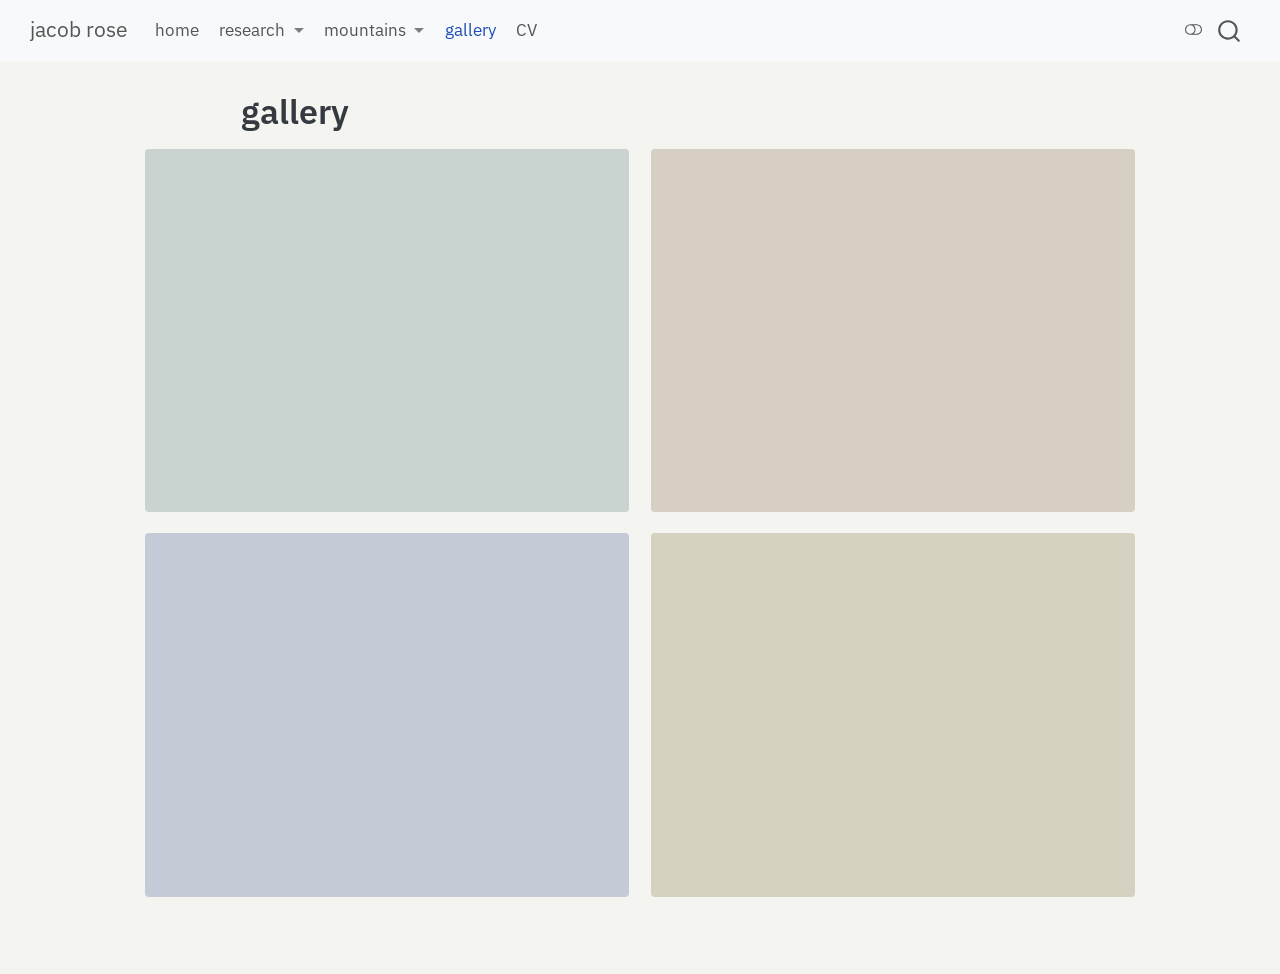
==== docs/gallery/index.html @ 425261ae "update site" ====
<!DOCTYPE html>
<html xmlns="http://www.w3.org/1999/xhtml" lang="en" xml:lang="en"><head>

<meta charset="utf-8">
<meta name="generator" content="quarto-1.5.57">

<meta name="viewport" content="width=device-width, initial-scale=1.0, user-scalable=yes">


<title>gallery – jacob rose</title>
<style>
code{white-space: pre-wrap;}
span.smallcaps{font-variant: small-caps;}
div.columns{display: flex; gap: min(4vw, 1.5em);}
div.column{flex: auto; overflow-x: auto;}
div.hanging-indent{margin-left: 1.5em; text-indent: -1.5em;}
ul.task-list{list-style: none;}
ul.task-list li input[type="checkbox"] {
  width: 0.8em;
  margin: 0 0.8em 0.2em -1em; /* quarto-specific, see https://github.com/quarto-dev/quarto-cli/issues/4556 */ 
  vertical-align: middle;
}
</style>


<script src="../site_libs/quarto-nav/quarto-nav.js"></script>
<script src="../site_libs/quarto-nav/headroom.min.js"></script>
<script src="../site_libs/clipboard/clipboard.min.js"></script>
<script src="../site_libs/quarto-search/autocomplete.umd.js"></script>
<script src="../site_libs/quarto-search/fuse.min.js"></script>
<script src="../site_libs/quarto-search/quarto-search.js"></script>
<meta name="quarto:offset" content="../">
<script src="../site_libs/quarto-html/quarto.js"></script>
<script src="../site_libs/quarto-html/popper.min.js"></script>
<script src="../site_libs/quarto-html/tippy.umd.min.js"></script>
<script src="../site_libs/quarto-html/anchor.min.js"></script>
<link href="../site_libs/quarto-html/tippy.css" rel="stylesheet">
<link href="../site_libs/quarto-html/quarto-syntax-highlighting.css" rel="stylesheet" class="quarto-color-scheme" id="quarto-text-highlighting-styles">
<link href="../site_libs/quarto-html/quarto-syntax-highlighting-dark.css" rel="prefetch" class="quarto-color-scheme quarto-color-alternate" id="quarto-text-highlighting-styles">
<script src="../site_libs/bootstrap/bootstrap.min.js"></script>
<link href="../site_libs/bootstrap/bootstrap-icons.css" rel="stylesheet">
<link href="../site_libs/bootstrap/bootstrap.min.css" rel="stylesheet" class="quarto-color-scheme" id="quarto-bootstrap" data-mode="light">
<link href="../site_libs/bootstrap/bootstrap-dark.min.css" rel="prefetch" class="quarto-color-scheme quarto-color-alternate" id="quarto-bootstrap" data-mode="dark">
<script src="../site_libs/quarto-contrib/glightbox/glightbox.min.js"></script>
<link href="../site_libs/quarto-contrib/glightbox/glightbox.min.css" rel="stylesheet">
<link href="../site_libs/quarto-contrib/glightbox/lightbox.css" rel="stylesheet">
<script id="quarto-search-options" type="application/json">{
  "location": "navbar",
  "copy-button": false,
  "collapse-after": 3,
  "panel-placement": "end",
  "type": "overlay",
  "limit": 50,
  "keyboard-shortcut": [
    "f",
    "/",
    "s"
  ],
  "show-item-context": false,
  "language": {
    "search-no-results-text": "No results",
    "search-matching-documents-text": "matching documents",
    "search-copy-link-title": "Copy link to search",
    "search-hide-matches-text": "Hide additional matches",
    "search-more-match-text": "more match in this document",
    "search-more-matches-text": "more matches in this document",
    "search-clear-button-title": "Clear",
    "search-text-placeholder": "",
    "search-detached-cancel-button-title": "Cancel",
    "search-submit-button-title": "Submit",
    "search-label": "Search"
  }
}</script>


<link rel="stylesheet" href="../styles.css">
</head>

<body class="nav-fixed fullcontent">

<div id="quarto-search-results"></div>
  <header id="quarto-header" class="headroom fixed-top">
    <nav class="navbar navbar-expand-lg " data-bs-theme="dark">
      <div class="navbar-container container-fluid">
      <div class="navbar-brand-container mx-auto">
    <a class="navbar-brand" href="../index.html">
    <span class="navbar-title">jacob rose</span>
    </a>
  </div>
            <div id="quarto-search" class="" title="Search"></div>
          <button class="navbar-toggler" type="button" data-bs-toggle="collapse" data-bs-target="#navbarCollapse" aria-controls="navbarCollapse" role="menu" aria-expanded="false" aria-label="Toggle navigation" onclick="if (window.quartoToggleHeadroom) { window.quartoToggleHeadroom(); }">
  <span class="navbar-toggler-icon"></span>
</button>
          <div class="collapse navbar-collapse" id="navbarCollapse">
            <ul class="navbar-nav navbar-nav-scroll me-auto">
  <li class="nav-item">
    <a class="nav-link" href="../index.html"> 
<span class="menu-text">home</span></a>
  </li>  
  <li class="nav-item dropdown ">
    <a class="nav-link dropdown-toggle" href="#" id="nav-menu-research" role="link" data-bs-toggle="dropdown" aria-expanded="false">
 <span class="menu-text">research</span>
    </a>
    <ul class="dropdown-menu" aria-labelledby="nav-menu-research">    
        <li>
    <a class="dropdown-item" href="../research/index.html">
 <span class="dropdown-text">overview</span></a>
  </li>  
        <li>
    <a class="dropdown-item" href="../research/gallery.html">
 <span class="dropdown-text">gallery</span></a>
  </li>  
    </ul>
  </li>
  <li class="nav-item dropdown ">
    <a class="nav-link dropdown-toggle" href="#" id="nav-menu-mountains" role="link" data-bs-toggle="dropdown" aria-expanded="false">
 <span class="menu-text">mountains</span>
    </a>
    <ul class="dropdown-menu" aria-labelledby="nav-menu-mountains">    
        <li>
    <a class="dropdown-item" href="../mountains/index.html">
 <span class="dropdown-text">overview</span></a>
  </li>  
        <li>
    <a class="dropdown-item" href="../mountains/gallery.html">
 <span class="dropdown-text">gallery</span></a>
  </li>  
    </ul>
  </li>
  <li class="nav-item">
    <a class="nav-link active" href="../gallery/index.html" aria-current="page"> 
<span class="menu-text">gallery</span></a>
  </li>  
  <li class="nav-item">
    <a class="nav-link" href="../cv.html"> 
<span class="menu-text">CV</span></a>
  </li>  
</ul>
          </div> <!-- /navcollapse -->
            <div class="quarto-navbar-tools">
  <a href="" class="quarto-color-scheme-toggle quarto-navigation-tool  px-1" onclick="window.quartoToggleColorScheme(); return false;" title="Toggle dark mode"><i class="bi"></i></a>
</div>
      </div> <!-- /container-fluid -->
    </nav>
</header>
<!-- content -->
<div id="quarto-content" class="quarto-container page-columns page-rows-contents page-layout-article page-navbar">
<!-- sidebar -->
<!-- margin-sidebar -->
    
<!-- main -->
<main class="content page-columns page-full" id="quarto-document-content">

<header id="title-block-header" class="quarto-title-block default">
<div class="quarto-title">
<h1 class="title">gallery</h1>
</div>



<div class="quarto-title-meta">

    
  
    
  </div>
  


</header>


<div class="cell column-page">
<div class="photo-grid">
<div class="quarto-figure quarto-figure-center">
<figure class="figure">
<p><a href="photos/example-1.png" class="lightbox" data-gallery="gallery" title="example caption 1. edit in gallery/captions.csv"><img src="photos/example-1.png" class="img-fluid figure-img" alt="example caption 1. edit in gallery/captions.csv"></a></p>
<figcaption>example caption 1. edit in gallery/captions.csv</figcaption>
</figure>
</div>
<div class="quarto-figure quarto-figure-center">
<figure class="figure">
<p><a href="photos/example-2.png" class="lightbox" data-gallery="gallery" title="example caption 2. edit in gallery/captions.csv"><img src="photos/example-2.png" class="img-fluid figure-img" alt="example caption 2. edit in gallery/captions.csv"></a></p>
<figcaption>example caption 2. edit in gallery/captions.csv</figcaption>
</figure>
</div>
<div class="quarto-figure quarto-figure-center">
<figure class="figure">
<p><a href="photos/example-3.png" class="lightbox" data-gallery="gallery" title="example caption 3. edit in gallery/captions.csv"><img src="photos/example-3.png" class="img-fluid figure-img" alt="example caption 3. edit in gallery/captions.csv"></a></p>
<figcaption>example caption 3. edit in gallery/captions.csv</figcaption>
</figure>
</div>
<div class="quarto-figure quarto-figure-center">
<figure class="figure">
<p><a href="photos/example-4.png" class="lightbox" data-gallery="gallery" title="example caption 4. edit in gallery/captions.csv"><img src="photos/example-4.png" class="img-fluid figure-img" alt="example caption 4. edit in gallery/captions.csv"></a></p>
<figcaption>example caption 4. edit in gallery/captions.csv</figcaption>
</figure>
</div>
</div>
</div>



</main> <!-- /main -->
<script id="quarto-html-after-body" type="application/javascript">
window.document.addEventListener("DOMContentLoaded", function (event) {
  const toggleBodyColorMode = (bsSheetEl) => {
    const mode = bsSheetEl.getAttribute("data-mode");
    const bodyEl = window.document.querySelector("body");
    if (mode === "dark") {
      bodyEl.classList.add("quarto-dark");
      bodyEl.classList.remove("quarto-light");
    } else {
      bodyEl.classList.add("quarto-light");
      bodyEl.classList.remove("quarto-dark");
    }
  }
  const toggleBodyColorPrimary = () => {
    const bsSheetEl = window.document.querySelector("link#quarto-bootstrap");
    if (bsSheetEl) {
      toggleBodyColorMode(bsSheetEl);
    }
  }
  toggleBodyColorPrimary();  
  const disableStylesheet = (stylesheets) => {
    for (let i=0; i < stylesheets.length; i++) {
      const stylesheet = stylesheets[i];
      stylesheet.rel = 'prefetch';
    }
  }
  const enableStylesheet = (stylesheets) => {
    for (let i=0; i < stylesheets.length; i++) {
      const stylesheet = stylesheets[i];
      stylesheet.rel = 'stylesheet';
    }
  }
  const manageTransitions = (selector, allowTransitions) => {
    const els = window.document.querySelectorAll(selector);
    for (let i=0; i < els.length; i++) {
      const el = els[i];
      if (allowTransitions) {
        el.classList.remove('notransition');
      } else {
        el.classList.add('notransition');
      }
    }
  }
  const toggleGiscusIfUsed = (isAlternate, darkModeDefault) => {
    const baseTheme = document.querySelector('#giscus-base-theme')?.value ?? 'light';
    const alternateTheme = document.querySelector('#giscus-alt-theme')?.value ?? 'dark';
    let newTheme = '';
    if(darkModeDefault) {
      newTheme = isAlternate ? baseTheme : alternateTheme;
    } else {
      newTheme = isAlternate ? alternateTheme : baseTheme;
    }
    const changeGiscusTheme = () => {
      // From: https://github.com/giscus/giscus/issues/336
      const sendMessage = (message) => {
        const iframe = document.querySelector('iframe.giscus-frame');
        if (!iframe) return;
        iframe.contentWindow.postMessage({ giscus: message }, 'https://giscus.app');
      }
      sendMessage({
        setConfig: {
          theme: newTheme
        }
      });
    }
    const isGiscussLoaded = window.document.querySelector('iframe.giscus-frame') !== null;
    if (isGiscussLoaded) {
      changeGiscusTheme();
    }
  }
  const toggleColorMode = (alternate) => {
    // Switch the stylesheets
    const alternateStylesheets = window.document.querySelectorAll('link.quarto-color-scheme.quarto-color-alternate');
    manageTransitions('#quarto-margin-sidebar .nav-link', false);
    if (alternate) {
      enableStylesheet(alternateStylesheets);
      for (const sheetNode of alternateStylesheets) {
        if (sheetNode.id === "quarto-bootstrap") {
          toggleBodyColorMode(sheetNode);
        }
      }
    } else {
      disableStylesheet(alternateStylesheets);
      toggleBodyColorPrimary();
    }
    manageTransitions('#quarto-margin-sidebar .nav-link', true);
    // Switch the toggles
    const toggles = window.document.querySelectorAll('.quarto-color-scheme-toggle');
    for (let i=0; i < toggles.length; i++) {
      const toggle = toggles[i];
      if (toggle) {
        if (alternate) {
          toggle.classList.add("alternate");     
        } else {
          toggle.classList.remove("alternate");
        }
      }
    }
    // Hack to workaround the fact that safari doesn't
    // properly recolor the scrollbar when toggling (#1455)
    if (navigator.userAgent.indexOf('Safari') > 0 && navigator.userAgent.indexOf('Chrome') == -1) {
      manageTransitions("body", false);
      window.scrollTo(0, 1);
      setTimeout(() => {
        window.scrollTo(0, 0);
        manageTransitions("body", true);
      }, 40);  
    }
  }
  const isFileUrl = () => { 
    return window.location.protocol === 'file:';
  }
  const hasAlternateSentinel = () => {  
    let styleSentinel = getColorSchemeSentinel();
    if (styleSentinel !== null) {
      return styleSentinel === "alternate";
    } else {
      return false;
    }
  }
  const setStyleSentinel = (alternate) => {
    const value = alternate ? "alternate" : "default";
    if (!isFileUrl()) {
      window.localStorage.setItem("quarto-color-scheme", value);
    } else {
      localAlternateSentinel = value;
    }
  }
  const getColorSchemeSentinel = () => {
    if (!isFileUrl()) {
      const storageValue = window.localStorage.getItem("quarto-color-scheme");
      return storageValue != null ? storageValue : localAlternateSentinel;
    } else {
      return localAlternateSentinel;
    }
  }
  const darkModeDefault = false;
  let localAlternateSentinel = darkModeDefault ? 'alternate' : 'default';
  // Dark / light mode switch
  window.quartoToggleColorScheme = () => {
    // Read the current dark / light value 
    let toAlternate = !hasAlternateSentinel();
    toggleColorMode(toAlternate);
    setStyleSentinel(toAlternate);
    toggleGiscusIfUsed(toAlternate, darkModeDefault);
  };
  // Ensure there is a toggle, if there isn't float one in the top right
  if (window.document.querySelector('.quarto-color-scheme-toggle') === null) {
    const a = window.document.createElement('a');
    a.classList.add('top-right');
    a.classList.add('quarto-color-scheme-toggle');
    a.href = "";
    a.onclick = function() { try { window.quartoToggleColorScheme(); } catch {} return false; };
    const i = window.document.createElement("i");
    i.classList.add('bi');
    a.appendChild(i);
    window.document.body.appendChild(a);
  }
  // Switch to dark mode if need be
  if (hasAlternateSentinel()) {
    toggleColorMode(true);
  } else {
    toggleColorMode(false);
  }
  const icon = "";
  const anchorJS = new window.AnchorJS();
  anchorJS.options = {
    placement: 'right',
    icon: icon
  };
  anchorJS.add('.anchored');
  const isCodeAnnotation = (el) => {
    for (const clz of el.classList) {
      if (clz.startsWith('code-annotation-')) {                     
        return true;
      }
    }
    return false;
  }
  const onCopySuccess = function(e) {
    // button target
    const button = e.trigger;
    // don't keep focus
    button.blur();
    // flash "checked"
    button.classList.add('code-copy-button-checked');
    var currentTitle = button.getAttribute("title");
    button.setAttribute("title", "Copied!");
    let tooltip;
    if (window.bootstrap) {
      button.setAttribute("data-bs-toggle", "tooltip");
      button.setAttribute("data-bs-placement", "left");
      button.setAttribute("data-bs-title", "Copied!");
      tooltip = new bootstrap.Tooltip(button, 
        { trigger: "manual", 
          customClass: "code-copy-button-tooltip",
          offset: [0, -8]});
      tooltip.show();    
    }
    setTimeout(function() {
      if (tooltip) {
        tooltip.hide();
        button.removeAttribute("data-bs-title");
        button.removeAttribute("data-bs-toggle");
        button.removeAttribute("data-bs-placement");
      }
      button.setAttribute("title", currentTitle);
      button.classList.remove('code-copy-button-checked');
    }, 1000);
    // clear code selection
    e.clearSelection();
  }
  const getTextToCopy = function(trigger) {
      const codeEl = trigger.previousElementSibling.cloneNode(true);
      for (const childEl of codeEl.children) {
        if (isCodeAnnotation(childEl)) {
          childEl.remove();
        }
      }
      return codeEl.innerText;
  }
  const clipboard = new window.ClipboardJS('.code-copy-button:not([data-in-quarto-modal])', {
    text: getTextToCopy
  });
  clipboard.on('success', onCopySuccess);
  if (window.document.getElementById('quarto-embedded-source-code-modal')) {
    // For code content inside modals, clipBoardJS needs to be initialized with a container option
    // TODO: Check when it could be a function (https://github.com/zenorocha/clipboard.js/issues/860)
    const clipboardModal = new window.ClipboardJS('.code-copy-button[data-in-quarto-modal]', {
      text: getTextToCopy,
      container: window.document.getElementById('quarto-embedded-source-code-modal')
    });
    clipboardModal.on('success', onCopySuccess);
  }
    var localhostRegex = new RegExp(/^(?:http|https):\/\/localhost\:?[0-9]*\//);
    var mailtoRegex = new RegExp(/^mailto:/);
      var filterRegex = new RegExp("https:\/\/jmor6018\.github\.io\/jacob-site\/");
    var isInternal = (href) => {
        return filterRegex.test(href) || localhostRegex.test(href) || mailtoRegex.test(href);
    }
    // Inspect non-navigation links and adorn them if external
 	var links = window.document.querySelectorAll('a[href]:not(.nav-link):not(.navbar-brand):not(.toc-action):not(.sidebar-link):not(.sidebar-item-toggle):not(.pagination-link):not(.no-external):not([aria-hidden]):not(.dropdown-item):not(.quarto-navigation-tool):not(.about-link)');
    for (var i=0; i<links.length; i++) {
      const link = links[i];
      if (!isInternal(link.href)) {
        // undo the damage that might have been done by quarto-nav.js in the case of
        // links that we want to consider external
        if (link.dataset.originalHref !== undefined) {
          link.href = link.dataset.originalHref;
        }
      }
    }
  function tippyHover(el, contentFn, onTriggerFn, onUntriggerFn) {
    const config = {
      allowHTML: true,
      maxWidth: 500,
      delay: 100,
      arrow: false,
      appendTo: function(el) {
          return el.parentElement;
      },
      interactive: true,
      interactiveBorder: 10,
      theme: 'quarto',
      placement: 'bottom-start',
    };
    if (contentFn) {
      config.content = contentFn;
    }
    if (onTriggerFn) {
      config.onTrigger = onTriggerFn;
    }
    if (onUntriggerFn) {
      config.onUntrigger = onUntriggerFn;
    }
    window.tippy(el, config); 
  }
  const noterefs = window.document.querySelectorAll('a[role="doc-noteref"]');
  for (var i=0; i<noterefs.length; i++) {
    const ref = noterefs[i];
    tippyHover(ref, function() {
      // use id or data attribute instead here
      let href = ref.getAttribute('data-footnote-href') || ref.getAttribute('href');
      try { href = new URL(href).hash; } catch {}
      const id = href.replace(/^#\/?/, "");
      const note = window.document.getElementById(id);
      if (note) {
        return note.innerHTML;
      } else {
        return "";
      }
    });
  }
  const xrefs = window.document.querySelectorAll('a.quarto-xref');
  const processXRef = (id, note) => {
    // Strip column container classes
    const stripColumnClz = (el) => {
      el.classList.remove("page-full", "page-columns");
      if (el.children) {
        for (const child of el.children) {
          stripColumnClz(child);
        }
      }
    }
    stripColumnClz(note)
    if (id === null || id.startsWith('sec-')) {
      // Special case sections, only their first couple elements
      const container = document.createElement("div");
      if (note.children && note.children.length > 2) {
        container.appendChild(note.children[0].cloneNode(true));
        for (let i = 1; i < note.children.length; i++) {
          const child = note.children[i];
          if (child.tagName === "P" && child.innerText === "") {
            continue;
          } else {
            container.appendChild(child.cloneNode(true));
            break;
          }
        }
        if (window.Quarto?.typesetMath) {
          window.Quarto.typesetMath(container);
        }
        return container.innerHTML
      } else {
        if (window.Quarto?.typesetMath) {
          window.Quarto.typesetMath(note);
        }
        return note.innerHTML;
      }
    } else {
      // Remove any anchor links if they are present
      const anchorLink = note.querySelector('a.anchorjs-link');
      if (anchorLink) {
        anchorLink.remove();
      }
      if (window.Quarto?.typesetMath) {
        window.Quarto.typesetMath(note);
      }
      // TODO in 1.5, we should make sure this works without a callout special case
      if (note.classList.contains("callout")) {
        return note.outerHTML;
      } else {
        return note.innerHTML;
      }
    }
  }
  for (var i=0; i<xrefs.length; i++) {
    const xref = xrefs[i];
    tippyHover(xref, undefined, function(instance) {
      instance.disable();
      let url = xref.getAttribute('href');
      let hash = undefined; 
      if (url.startsWith('#')) {
        hash = url;
      } else {
        try { hash = new URL(url).hash; } catch {}
      }
      if (hash) {
        const id = hash.replace(/^#\/?/, "");
        const note = window.document.getElementById(id);
        if (note !== null) {
          try {
            const html = processXRef(id, note.cloneNode(true));
            instance.setContent(html);
          } finally {
            instance.enable();
            instance.show();
          }
        } else {
          // See if we can fetch this
          fetch(url.split('#')[0])
          .then(res => res.text())
          .then(html => {
            const parser = new DOMParser();
            const htmlDoc = parser.parseFromString(html, "text/html");
            const note = htmlDoc.getElementById(id);
            if (note !== null) {
              const html = processXRef(id, note);
              instance.setContent(html);
            } 
          }).finally(() => {
            instance.enable();
            instance.show();
          });
        }
      } else {
        // See if we can fetch a full url (with no hash to target)
        // This is a special case and we should probably do some content thinning / targeting
        fetch(url)
        .then(res => res.text())
        .then(html => {
          const parser = new DOMParser();
          const htmlDoc = parser.parseFromString(html, "text/html");
          const note = htmlDoc.querySelector('main.content');
          if (note !== null) {
            // This should only happen for chapter cross references
            // (since there is no id in the URL)
            // remove the first header
            if (note.children.length > 0 && note.children[0].tagName === "HEADER") {
              note.children[0].remove();
            }
            const html = processXRef(null, note);
            instance.setContent(html);
          } 
        }).finally(() => {
          instance.enable();
          instance.show();
        });
      }
    }, function(instance) {
    });
  }
      let selectedAnnoteEl;
      const selectorForAnnotation = ( cell, annotation) => {
        let cellAttr = 'data-code-cell="' + cell + '"';
        let lineAttr = 'data-code-annotation="' +  annotation + '"';
        const selector = 'span[' + cellAttr + '][' + lineAttr + ']';
        return selector;
      }
      const selectCodeLines = (annoteEl) => {
        const doc = window.document;
        const targetCell = annoteEl.getAttribute("data-target-cell");
        const targetAnnotation = annoteEl.getAttribute("data-target-annotation");
        const annoteSpan = window.document.querySelector(selectorForAnnotation(targetCell, targetAnnotation));
        const lines = annoteSpan.getAttribute("data-code-lines").split(",");
        const lineIds = lines.map((line) => {
          return targetCell + "-" + line;
        })
        let top = null;
        let height = null;
        let parent = null;
        if (lineIds.length > 0) {
            //compute the position of the single el (top and bottom and make a div)
            const el = window.document.getElementById(lineIds[0]);
            top = el.offsetTop;
            height = el.offsetHeight;
            parent = el.parentElement.parentElement;
          if (lineIds.length > 1) {
            const lastEl = window.document.getElementById(lineIds[lineIds.length - 1]);
            const bottom = lastEl.offsetTop + lastEl.offsetHeight;
            height = bottom - top;
          }
          if (top !== null && height !== null && parent !== null) {
            // cook up a div (if necessary) and position it 
            let div = window.document.getElementById("code-annotation-line-highlight");
            if (div === null) {
              div = window.document.createElement("div");
              div.setAttribute("id", "code-annotation-line-highlight");
              div.style.position = 'absolute';
              parent.appendChild(div);
            }
            div.style.top = top - 2 + "px";
            div.style.height = height + 4 + "px";
            div.style.left = 0;
            let gutterDiv = window.document.getElementById("code-annotation-line-highlight-gutter");
            if (gutterDiv === null) {
              gutterDiv = window.document.createElement("div");
              gutterDiv.setAttribute("id", "code-annotation-line-highlight-gutter");
              gutterDiv.style.position = 'absolute';
              const codeCell = window.document.getElementById(targetCell);
              const gutter = codeCell.querySelector('.code-annotation-gutter');
              gutter.appendChild(gutterDiv);
            }
            gutterDiv.style.top = top - 2 + "px";
            gutterDiv.style.height = height + 4 + "px";
          }
          selectedAnnoteEl = annoteEl;
        }
      };
      const unselectCodeLines = () => {
        const elementsIds = ["code-annotation-line-highlight", "code-annotation-line-highlight-gutter"];
        elementsIds.forEach((elId) => {
          const div = window.document.getElementById(elId);
          if (div) {
            div.remove();
          }
        });
        selectedAnnoteEl = undefined;
      };
        // Handle positioning of the toggle
    window.addEventListener(
      "resize",
      throttle(() => {
        elRect = undefined;
        if (selectedAnnoteEl) {
          selectCodeLines(selectedAnnoteEl);
        }
      }, 10)
    );
    function throttle(fn, ms) {
    let throttle = false;
    let timer;
      return (...args) => {
        if(!throttle) { // first call gets through
            fn.apply(this, args);
            throttle = true;
        } else { // all the others get throttled
            if(timer) clearTimeout(timer); // cancel #2
            timer = setTimeout(() => {
              fn.apply(this, args);
              timer = throttle = false;
            }, ms);
        }
      };
    }
      // Attach click handler to the DT
      const annoteDls = window.document.querySelectorAll('dt[data-target-cell]');
      for (const annoteDlNode of annoteDls) {
        annoteDlNode.addEventListener('click', (event) => {
          const clickedEl = event.target;
          if (clickedEl !== selectedAnnoteEl) {
            unselectCodeLines();
            const activeEl = window.document.querySelector('dt[data-target-cell].code-annotation-active');
            if (activeEl) {
              activeEl.classList.remove('code-annotation-active');
            }
            selectCodeLines(clickedEl);
            clickedEl.classList.add('code-annotation-active');
          } else {
            // Unselect the line
            unselectCodeLines();
            clickedEl.classList.remove('code-annotation-active');
          }
        });
      }
  const findCites = (el) => {
    const parentEl = el.parentElement;
    if (parentEl) {
      const cites = parentEl.dataset.cites;
      if (cites) {
        return {
          el,
          cites: cites.split(' ')
        };
      } else {
        return findCites(el.parentElement)
      }
    } else {
      return undefined;
    }
  };
  var bibliorefs = window.document.querySelectorAll('a[role="doc-biblioref"]');
  for (var i=0; i<bibliorefs.length; i++) {
    const ref = bibliorefs[i];
    const citeInfo = findCites(ref);
    if (citeInfo) {
      tippyHover(citeInfo.el, function() {
        var popup = window.document.createElement('div');
        citeInfo.cites.forEach(function(cite) {
          var citeDiv = window.document.createElement('div');
          citeDiv.classList.add('hanging-indent');
          citeDiv.classList.add('csl-entry');
          var biblioDiv = window.document.getElementById('ref-' + cite);
          if (biblioDiv) {
            citeDiv.innerHTML = biblioDiv.innerHTML;
          }
          popup.appendChild(citeDiv);
        });
        return popup.innerHTML;
      });
    }
  }
});
</script>
</div> <!-- /content -->
<script>var lightboxQuarto = GLightbox({"selector":".lightbox","openEffect":"zoom","loop":true,"closeEffect":"zoom","descPosition":"bottom"});
(function() {
  let previousOnload = window.onload;
  window.onload = () => {
    if (previousOnload) {
      previousOnload();
    }
    lightboxQuarto.on('slide_before_load', (data) => {
      const { slideIndex, slideNode, slideConfig, player, trigger } = data;
      const href = trigger.getAttribute('href');
      if (href !== null) {
        const imgEl = window.document.querySelector(`a[href="${href}"] img`);
        if (imgEl !== null) {
          const srcAttr = imgEl.getAttribute("src");
          if (srcAttr && srcAttr.startsWith("data:")) {
            slideConfig.href = srcAttr;
          }
        }
      } 
    });
  
    lightboxQuarto.on('slide_after_load', (data) => {
      const { slideIndex, slideNode, slideConfig, player, trigger } = data;
      if (window.Quarto?.typesetMath) {
        window.Quarto.typesetMath(slideNode);
      }
    });
  
  };
  
})();
          </script>




</body></html>
---- docs/site_libs/quarto-html/tippy.css ----
.tippy-box[data-animation=fade][data-state=hidden]{opacity:0}[data-tippy-root]{max-width:calc(100vw - 10px)}.tippy-box{position:relative;background-color:#333;color:#fff;border-radius:4px;font-size:14px;line-height:1.4;white-space:normal;outline:0;transition-property:transform,visibility,opacity}.tippy-box[data-placement^=top]>.tippy-arrow{bottom:0}.tippy-box[data-placement^=top]>.tippy-arrow:before{bottom:-7px;left:0;border-width:8px 8px 0;border-top-color:initial;transform-origin:center top}.tippy-box[data-placement^=bottom]>.tippy-arrow{top:0}.tippy-box[data-placement^=bottom]>.tippy-arrow:before{top:-7px;left:0;border-width:0 8px 8px;border-bottom-color:initial;transform-origin:center bottom}.tippy-box[data-placement^=left]>.tippy-arrow{right:0}.tippy-box[data-placement^=left]>.tippy-arrow:before{border-width:8px 0 8px 8px;border-left-color:initial;right:-7px;transform-origin:center left}.tippy-box[data-placement^=right]>.tippy-arrow{left:0}.tippy-box[data-placement^=right]>.tippy-arrow:before{left:-7px;border-width:8px 8px 8px 0;border-right-color:initial;transform-origin:center right}.tippy-box[data-inertia][data-state=visible]{transition-timing-function:cubic-bezier(.54,1.5,.38,1.11)}.tippy-arrow{width:16px;height:16px;color:#333}.tippy-arrow:before{content:"";position:absolute;border-color:transparent;border-style:solid}.tippy-content{position:relative;padding:5px 9px;z-index:1}
---- docs/site_libs/quarto-html/quarto-syntax-highlighting.css ----
/* quarto syntax highlight colors */
:root {
  --quarto-hl-ot-color: #003B4F;
  --quarto-hl-at-color: #657422;
  --quarto-hl-ss-color: #20794D;
  --quarto-hl-an-color: #5E5E5E;
  --quarto-hl-fu-color: #4758AB;
  --quarto-hl-st-color: #20794D;
  --quarto-hl-cf-color: #003B4F;
  --quarto-hl-op-color: #5E5E5E;
  --quarto-hl-er-color: #AD0000;
  --quarto-hl-bn-color: #AD0000;
  --quarto-hl-al-color: #AD0000;
  --quarto-hl-va-color: #111111;
  --quarto-hl-bu-color: inherit;
  --quarto-hl-ex-color: inherit;
  --quarto-hl-pp-color: #AD0000;
  --quarto-hl-in-color: #5E5E5E;
  --quarto-hl-vs-color: #20794D;
  --quarto-hl-wa-color: #5E5E5E;
  --quarto-hl-do-color: #5E5E5E;
  --quarto-hl-im-color: #00769E;
  --quarto-hl-ch-color: #20794D;
  --quarto-hl-dt-color: #AD0000;
  --quarto-hl-fl-color: #AD0000;
  --quarto-hl-co-color: #5E5E5E;
  --quarto-hl-cv-color: #5E5E5E;
  --quarto-hl-cn-color: #8f5902;
  --quarto-hl-sc-color: #5E5E5E;
  --quarto-hl-dv-color: #AD0000;
  --quarto-hl-kw-color: #003B4F;
}

/* other quarto variables */
:root {
  --quarto-font-monospace: SFMono-Regular, Menlo, Monaco, Consolas, "Liberation Mono", "Courier New", monospace;
}

pre > code.sourceCode > span {
  color: #003B4F;
}

code span {
  color: #003B4F;
}

code.sourceCode > span {
  color: #003B4F;
}

div.sourceCode,
div.sourceCode pre.sourceCode {
  color: #003B4F;
}

code span.ot {
  color: #003B4F;
  font-style: inherit;
}

code span.at {
  color: #657422;
  font-style: inherit;
}

code span.ss {
  color: #20794D;
  font-style: inherit;
}

code span.an {
  color: #5E5E5E;
  font-style: inherit;
}

code span.fu {
  color: #4758AB;
  font-style: inherit;
}

code span.st {
  color: #20794D;
  font-style: inherit;
}

code span.cf {
  color: #003B4F;
  font-weight: bold;
  font-style: inherit;
}

code span.op {
  color: #5E5E5E;
  font-style: inherit;
}

code span.er {
  color: #AD0000;
  font-style: inherit;
}

code span.bn {
  color: #AD0000;
  font-style: inherit;
}

code span.al {
  color: #AD0000;
  font-style: inherit;
}

code span.va {
  color: #111111;
  font-style: inherit;
}

code span.bu {
  font-style: inherit;
}

code span.ex {
  font-style: inherit;
}

code span.pp {
  color: #AD0000;
  font-style: inherit;
}

code span.in {
  color: #5E5E5E;
  font-style: inherit;
}

code span.vs {
  color: #20794D;
  font-style: inherit;
}

code span.wa {
  color: #5E5E5E;
  font-style: italic;
}

code span.do {
  color: #5E5E5E;
  font-style: italic;
}

code span.im {
  color: #00769E;
  font-style: inherit;
}

code span.ch {
  color: #20794D;
  font-style: inherit;
}

code span.dt {
  color: #AD0000;
  font-style: inherit;
}

code span.fl {
  color: #AD0000;
  font-style: inherit;
}

code span.co {
  color: #5E5E5E;
  font-style: inherit;
}

code span.cv {
  color: #5E5E5E;
  font-style: italic;
}

code span.cn {
  color: #8f5902;
  font-style: inherit;
}

code span.sc {
  color: #5E5E5E;
  font-style: inherit;
}

code span.dv {
  color: #AD0000;
  font-style: inherit;
}

code span.kw {
  color: #003B4F;
  font-weight: bold;
  font-style: inherit;
}

.prevent-inlining {
  content: "</";
}

/*# sourceMappingURL=debc5d5d77c3f9108843748ff7464032.css.map */
---- docs/site_libs/quarto-html/quarto-syntax-highlighting-dark.css ----
/* quarto syntax highlight colors */
:root {
  --quarto-hl-al-color: #f07178;
  --quarto-hl-an-color: #d4d0ab;
  --quarto-hl-at-color: #00e0e0;
  --quarto-hl-bn-color: #d4d0ab;
  --quarto-hl-bu-color: #abe338;
  --quarto-hl-ch-color: #abe338;
  --quarto-hl-co-color: #f8f8f2;
  --quarto-hl-cv-color: #ffd700;
  --quarto-hl-cn-color: #ffd700;
  --quarto-hl-cf-color: #ffa07a;
  --quarto-hl-dt-color: #ffa07a;
  --quarto-hl-dv-color: #d4d0ab;
  --quarto-hl-do-color: #f8f8f2;
  --quarto-hl-er-color: #f07178;
  --quarto-hl-ex-color: #00e0e0;
  --quarto-hl-fl-color: #d4d0ab;
  --quarto-hl-fu-color: #ffa07a;
  --quarto-hl-im-color: #abe338;
  --quarto-hl-in-color: #d4d0ab;
  --quarto-hl-kw-color: #ffa07a;
  --quarto-hl-op-color: #ffa07a;
  --quarto-hl-ot-color: #00e0e0;
  --quarto-hl-pp-color: #dcc6e0;
  --quarto-hl-re-color: #00e0e0;
  --quarto-hl-sc-color: #abe338;
  --quarto-hl-ss-color: #abe338;
  --quarto-hl-st-color: #abe338;
  --quarto-hl-va-color: #00e0e0;
  --quarto-hl-vs-color: #abe338;
  --quarto-hl-wa-color: #dcc6e0;
}

/* other quarto variables */
:root {
  --quarto-font-monospace: SFMono-Regular, Menlo, Monaco, Consolas, "Liberation Mono", "Courier New", monospace;
}

code span.al {
  background-color: #2a0f15;
  font-weight: bold;
  color: #f07178;
}

code span.an {
  color: #d4d0ab;
}

code span.at {
  color: #00e0e0;
}

code span.bn {
  color: #d4d0ab;
}

code span.bu {
  color: #abe338;
}

code span.ch {
  color: #abe338;
}

code span.co {
  font-style: italic;
  color: #f8f8f2;
}

code span.cv {
  color: #ffd700;
}

code span.cn {
  color: #ffd700;
}

code span.cf {
  font-weight: bold;
  color: #ffa07a;
}

code span.dt {
  color: #ffa07a;
}

code span.dv {
  color: #d4d0ab;
}

code span.do {
  color: #f8f8f2;
}

code span.er {
  color: #f07178;
  text-decoration: underline;
}

code span.ex {
  font-weight: bold;
  color: #00e0e0;
}

code span.fl {
  color: #d4d0ab;
}

code span.fu {
  color: #ffa07a;
}

code span.im {
  color: #abe338;
}

code span.in {
  color: #d4d0ab;
}

code span.kw {
  font-weight: bold;
  color: #ffa07a;
}

pre > code.sourceCode > span {
  color: #f8f8f2;
}

code span {
  color: #f8f8f2;
}

code.sourceCode > span {
  color: #f8f8f2;
}

div.sourceCode,
div.sourceCode pre.sourceCode {
  color: #f8f8f2;
}

code span.op {
  color: #ffa07a;
}

code span.ot {
  color: #00e0e0;
}

code span.pp {
  color: #dcc6e0;
}

code span.re {
  background-color: #f8f8f2;
  color: #00e0e0;
}

code span.sc {
  color: #abe338;
}

code span.ss {
  color: #abe338;
}

code span.st {
  color: #abe338;
}

code span.va {
  color: #00e0e0;
}

code span.vs {
  color: #abe338;
}

code span.wa {
  color: #dcc6e0;
}

.prevent-inlining {
  content: "</";
}

/*# sourceMappingURL=935a306eefa94366c21e1a970dddb765.css.map */
---- docs/styles.css ----
@import url("https://fonts.googleapis.com/css2?family=IBM+Plex+Sans:ital,wght@0,400;0,600;0,700;1,400&display=swap");

body, h1, h2, h3, h4, h5, h6, .navbar, .navbar-brand, .nav-link, .dropdown-item, table {
  font-family: "IBM Plex Sans", sans-serif;
}

.quarto-title-meta { text-transform: lowercase; }

.panels { display: grid; grid-template-columns: repeat(3, minmax(0, 1fr)); gap: 2.5rem; align-items: start; }
@media (max-width: 991.98px) { .panels { grid-template-columns: 1fr; } }
.panel-head { display: block; font-size: 1.2rem; font-weight: 600; padding-bottom: .5rem; border-bottom: 2px solid rgba(127, 127, 127, .35); }
.entry { position: relative; padding: 1.1rem 0 1.25rem; border-bottom: 1px solid rgba(127, 127, 127, .2); }
.entry p { margin-bottom: .5rem; }
.entry > p:last-child { margin-bottom: 0; }
.entry-top { display: flex; align-items: center; gap: .9rem; margin-bottom: .7rem; }
.entry-top p { margin: 0; }
.entry-thumb { width: 84px; height: 84px; object-fit: cover; border-radius: 4px; display: block; }
.entry-title { font-weight: 600; color: inherit; text-decoration: none; }
.entry:hover .entry-title { text-decoration: underline; }
.entry-date { font-size: .85rem; opacity: .65; }
.entry-empty { opacity: .6; }

.photo-grid { display: grid; grid-template-columns: repeat(2, minmax(0, 1fr)); gap: 1.25rem; }
@media (max-width: 575.98px) { .photo-grid { grid-template-columns: 1fr; } }
.photo-grid > *, .photo-grid figure, .photo-grid p { margin: 0; }
.photo-grid img { width: 100%; aspect-ratio: 4 / 3; object-fit: cover; border-radius: 4px; display: block; margin: 0; }
.photo-grid figcaption { display: none; }

.gslide-image img { max-height: 78vh !important; }

.cv-frame { width: 100%; height: 85vh; border: 1px solid rgba(127, 127, 127, .3); border-radius: 4px; background: #fff; }
.cv-download { font-size: .9rem; }
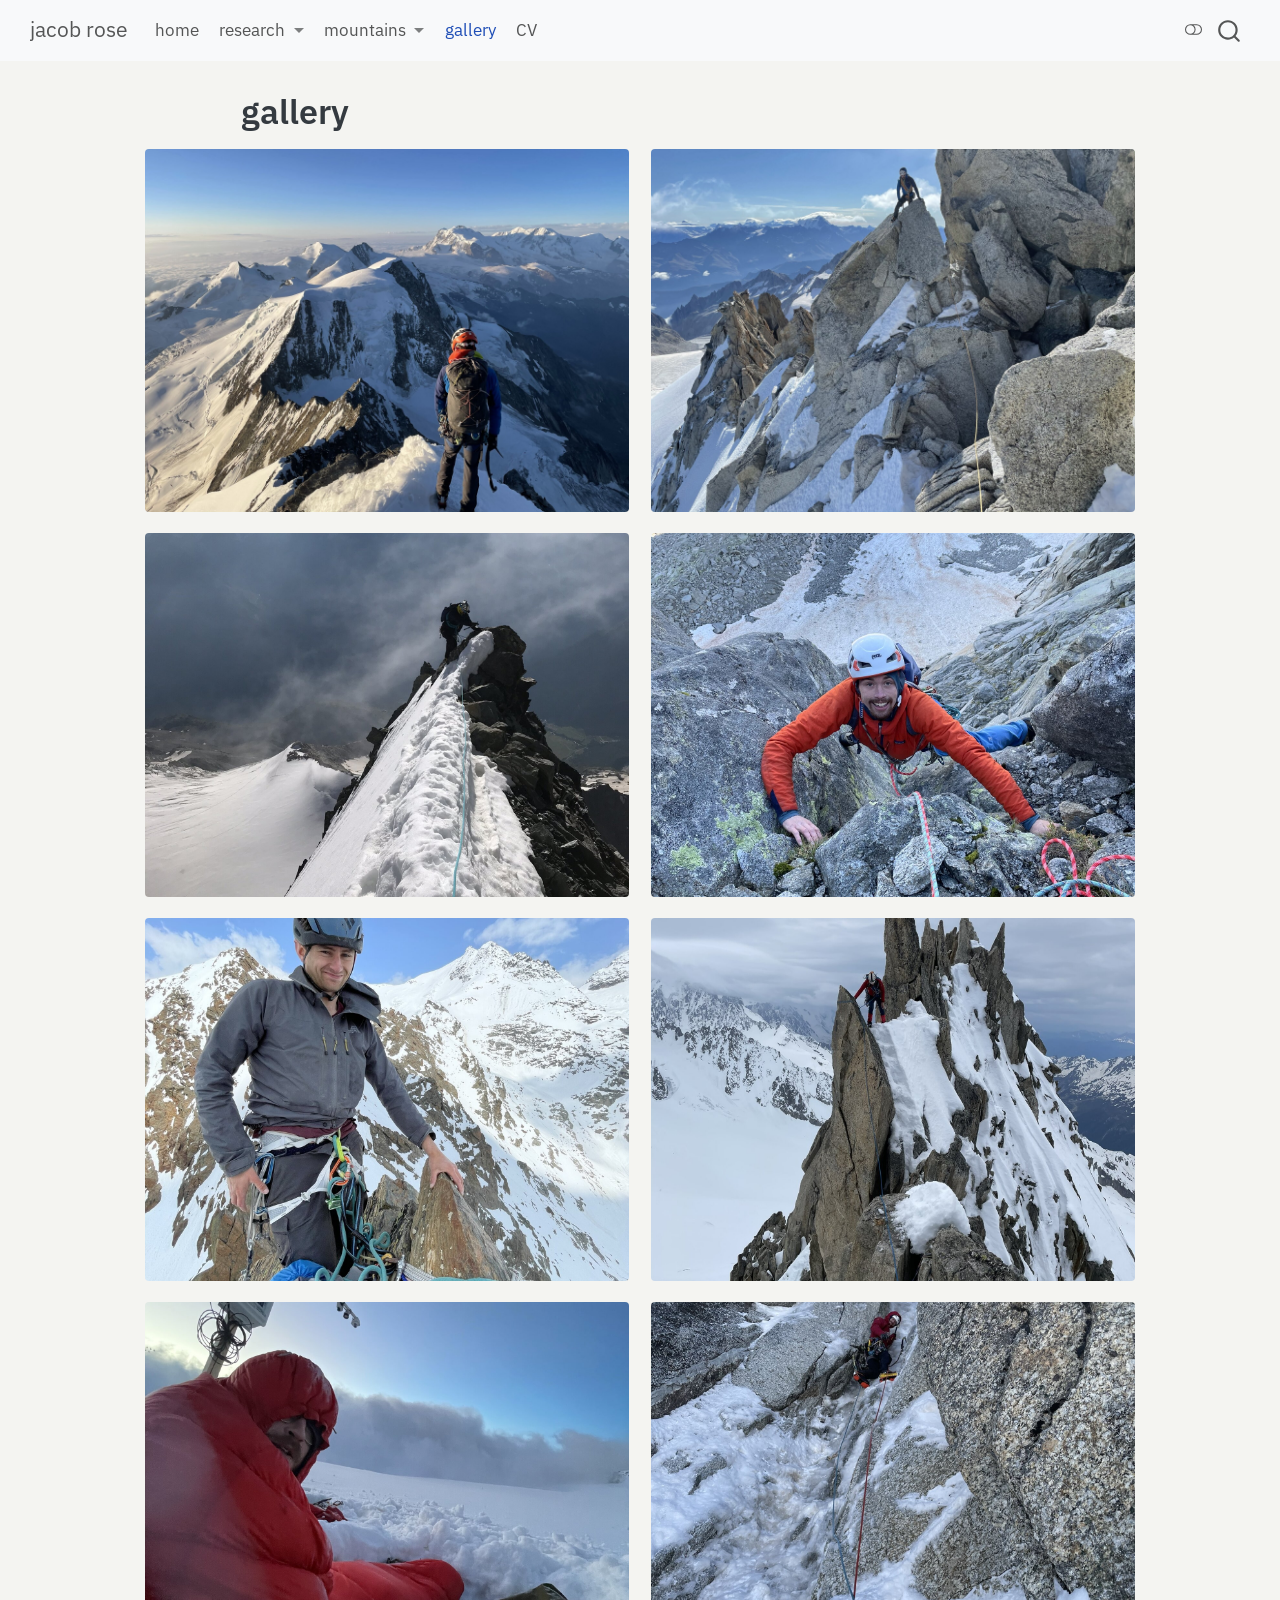
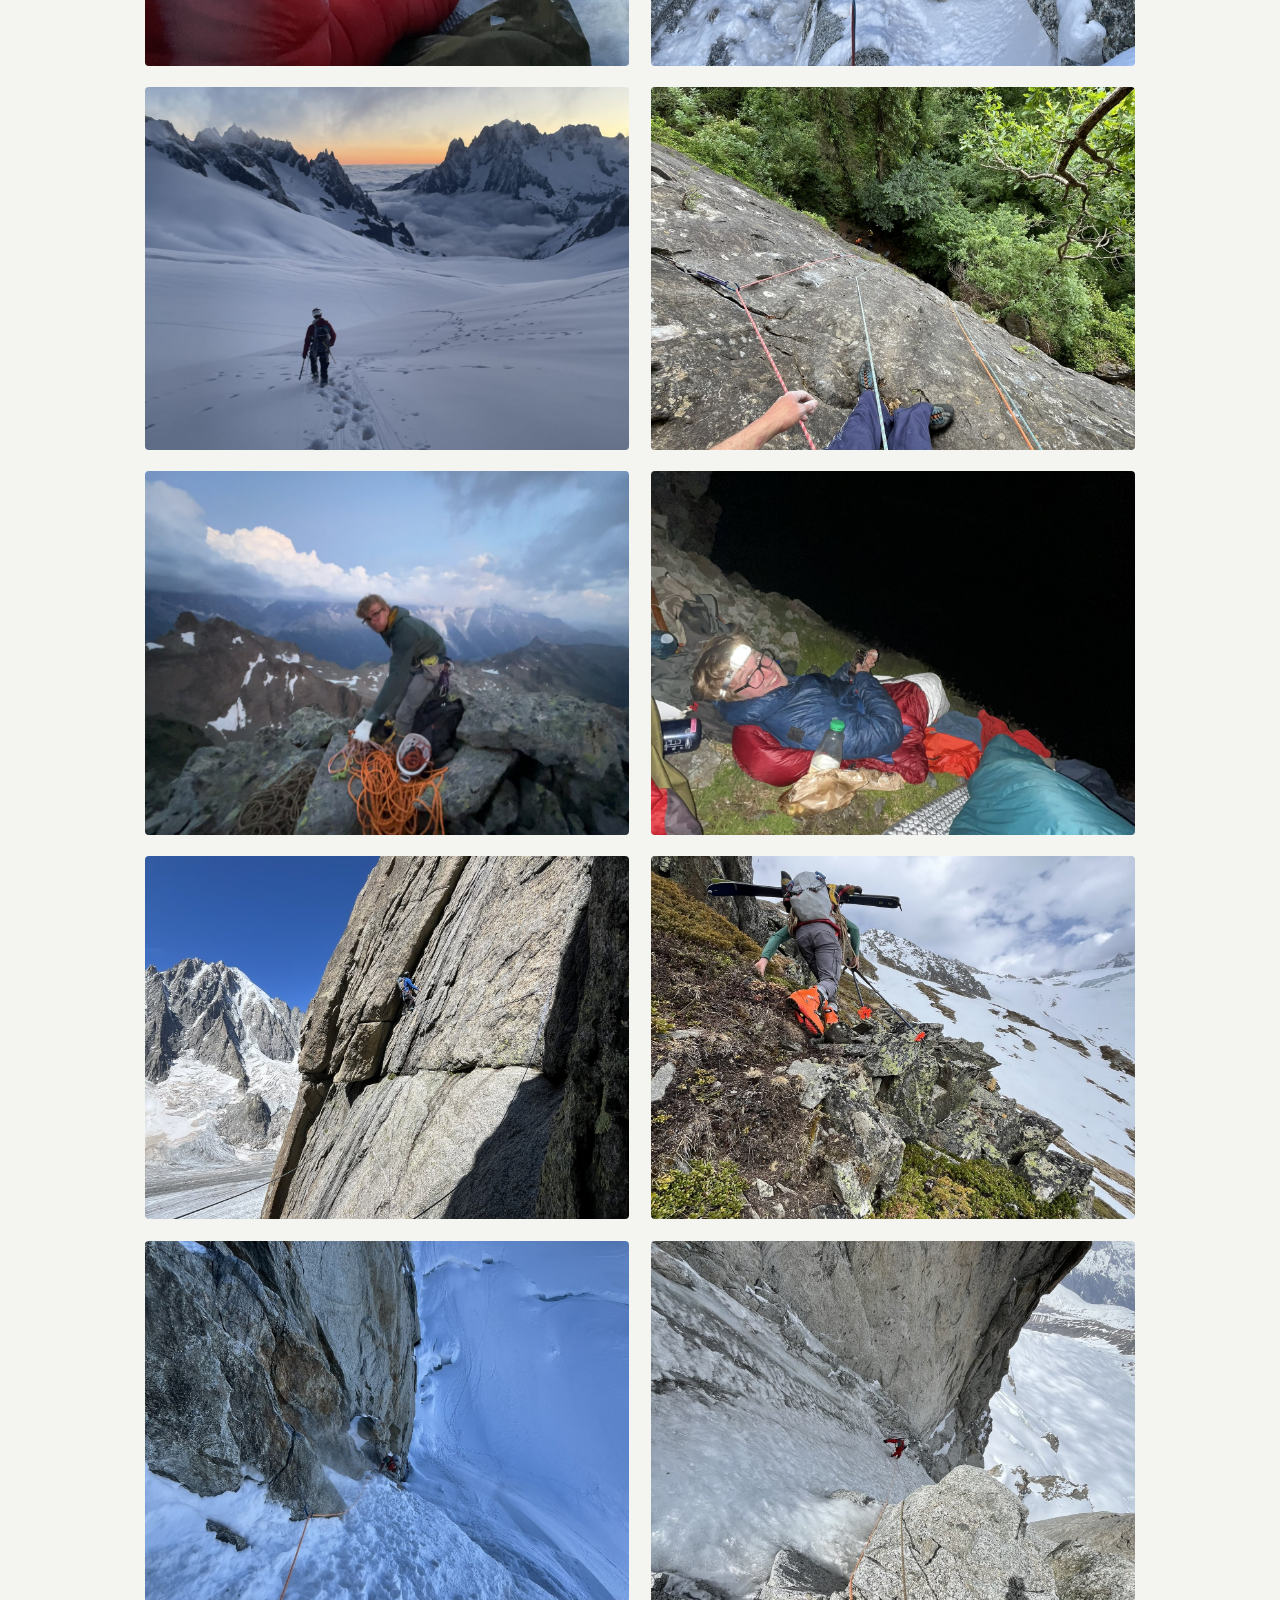
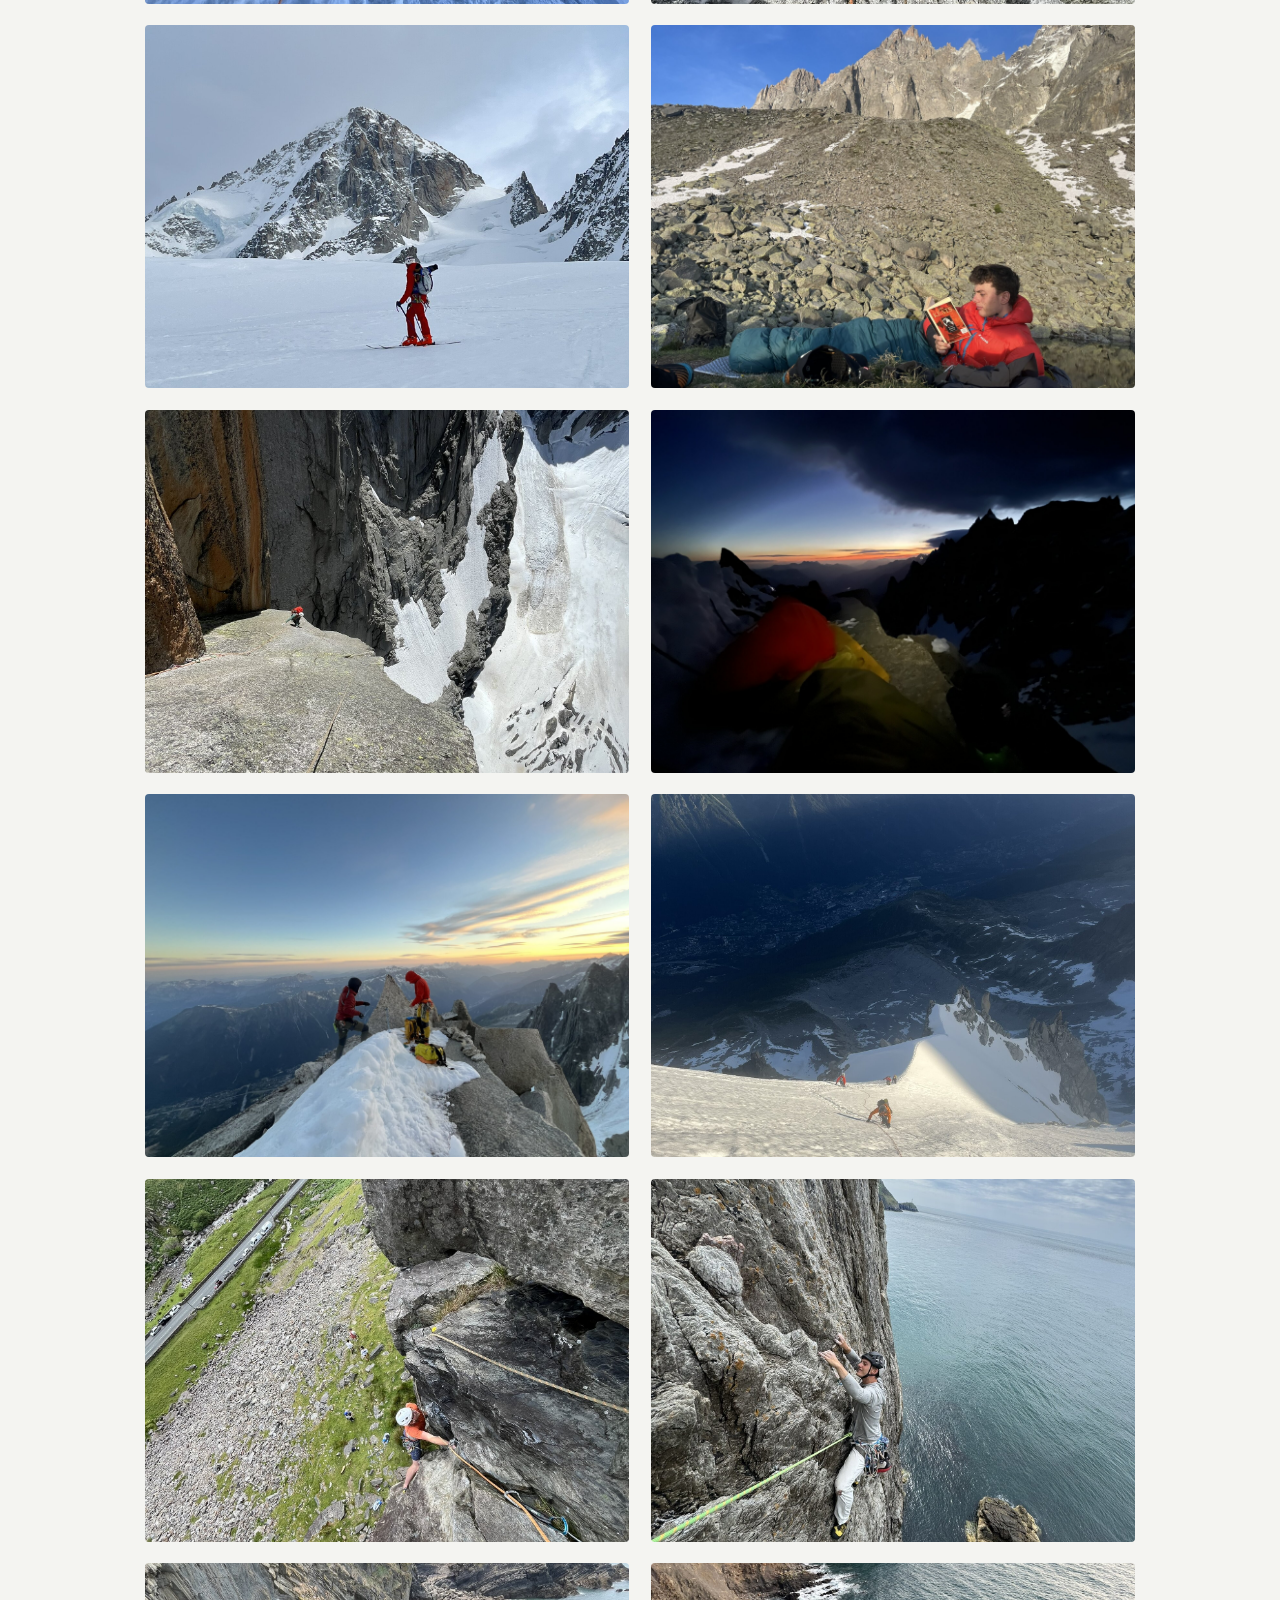
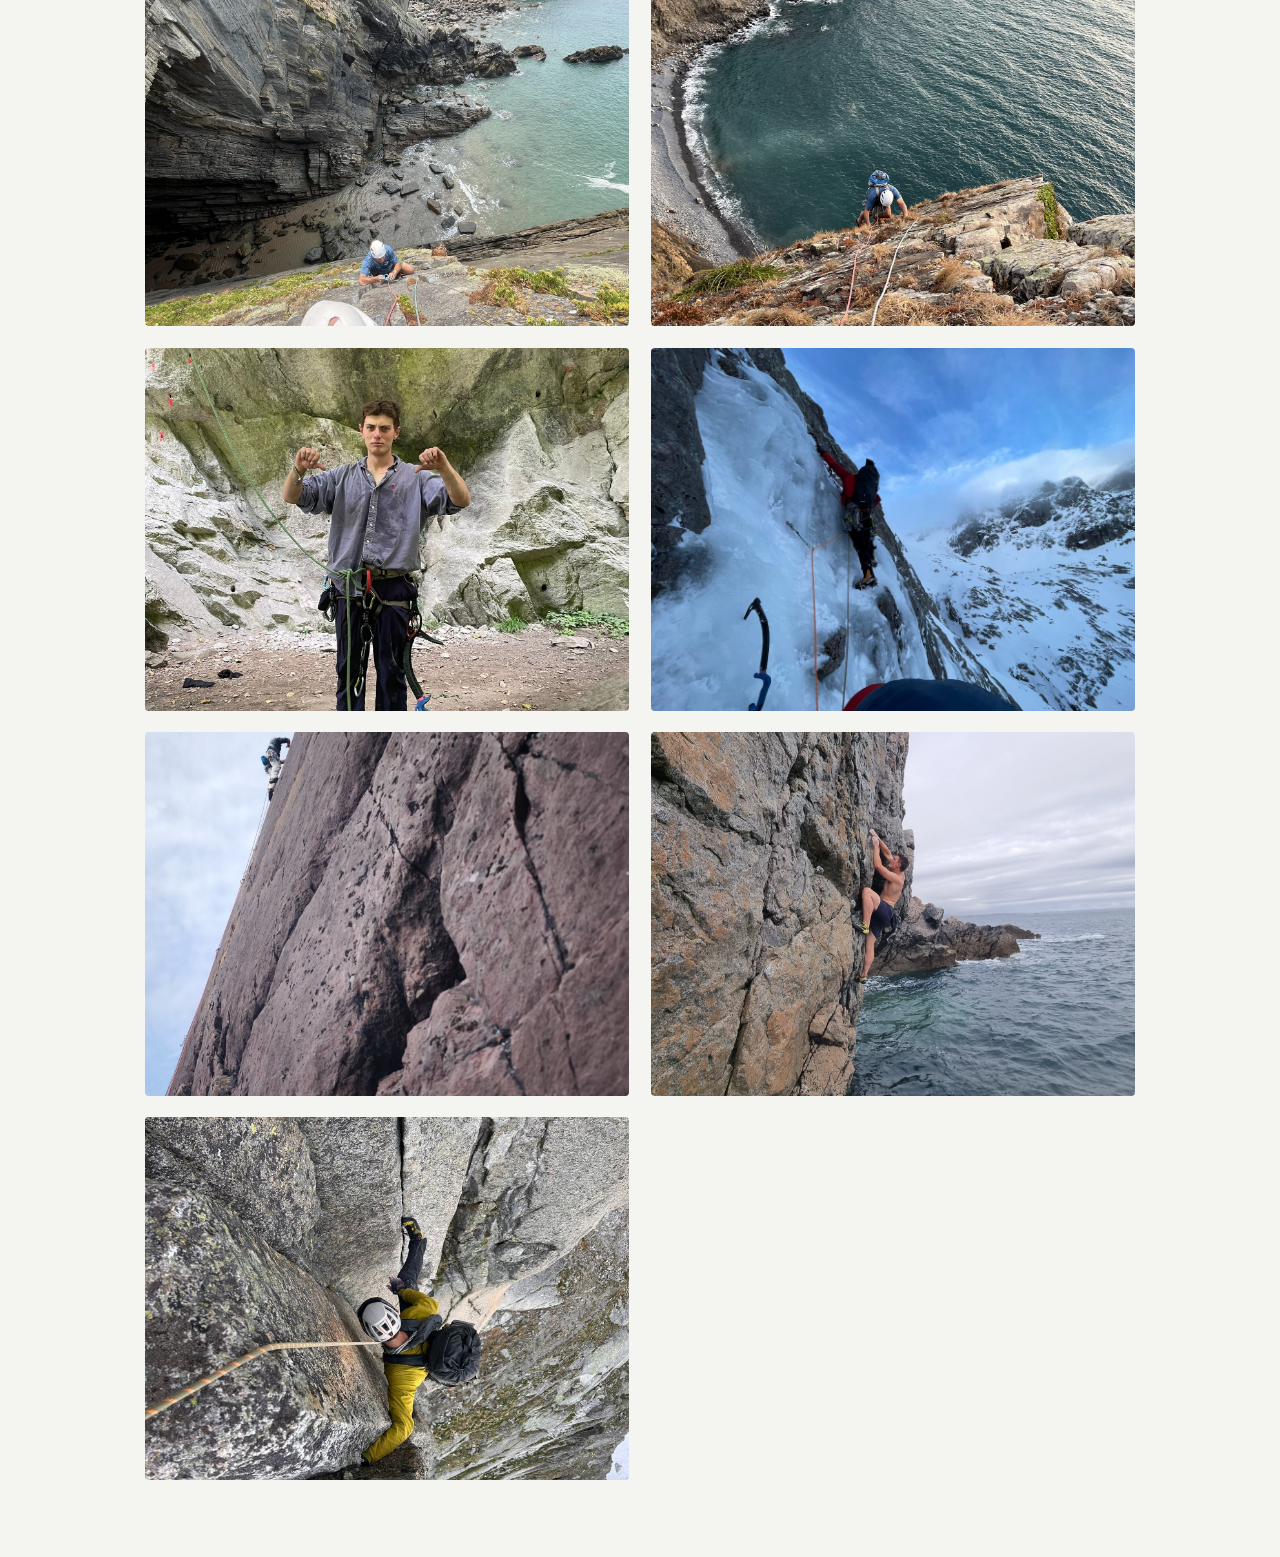
==== commit e9610188: "update galleries" ====
--- a/docs/gallery/index.html
+++ b/docs/gallery/index.html
@@ -174,26 +174,188 @@
 <div class="photo-grid">
 <div class="quarto-figure quarto-figure-center">
 <figure class="figure">
-<p><a href="photos/example-1.png" class="lightbox" data-gallery="gallery" title="example caption 1. edit in gallery/captions.csv"><img src="photos/example-1.png" class="img-fluid figure-img" alt="example caption 1. edit in gallery/captions.csv"></a></p>
-<figcaption>example caption 1. edit in gallery/captions.csv</figcaption>
-</figure>
-</div>
-<div class="quarto-figure quarto-figure-center">
-<figure class="figure">
-<p><a href="photos/example-2.png" class="lightbox" data-gallery="gallery" title="example caption 2. edit in gallery/captions.csv"><img src="photos/example-2.png" class="img-fluid figure-img" alt="example caption 2. edit in gallery/captions.csv"></a></p>
-<figcaption>example caption 2. edit in gallery/captions.csv</figcaption>
-</figure>
-</div>
-<div class="quarto-figure quarto-figure-center">
-<figure class="figure">
-<p><a href="photos/example-3.png" class="lightbox" data-gallery="gallery" title="example caption 3. edit in gallery/captions.csv"><img src="photos/example-3.png" class="img-fluid figure-img" alt="example caption 3. edit in gallery/captions.csv"></a></p>
-<figcaption>example caption 3. edit in gallery/captions.csv</figcaption>
-</figure>
-</div>
-<div class="quarto-figure quarto-figure-center">
-<figure class="figure">
-<p><a href="photos/example-4.png" class="lightbox" data-gallery="gallery" title="example caption 4. edit in gallery/captions.csv"><img src="photos/example-4.png" class="img-fluid figure-img" alt="example caption 4. edit in gallery/captions.csv"></a></p>
-<figcaption>example caption 4. edit in gallery/captions.csv</figcaption>
+<p><a href="../mountains/photos/img_1404.jpg" class="lightbox" data-gallery="gallery" title="Rigby stood at the summit of the Taschorn at first light, gazing back towards the west rib of the Alphubel (which we had climbed two days prior), the Breithorn, and beyond it the vast basin of Switzerland soaked in cloud. Probably the best photo I’ve ever taken."><img src="../mountains/photos/img_1404.jpg" class="img-fluid figure-img" alt="Rigby stood at the summit of the Taschorn at first light, gazing back towards the west rib of the Alphubel (which we had climbed two days prior), the Breithorn, and beyond it the vast basin of Switzerland soaked in cloud. Probably the best photo I’ve ever taken."></a></p>
+<figcaption>Rigby stood at the summit of the Taschorn at first light, gazing back towards the west rib of the Alphubel (which we had climbed two days prior), the Breithorn, and beyond it the vast basin of Switzerland soaked in cloud. Probably the best photo I’ve ever taken.</figcaption>
+</figure>
+</div>
+<div class="quarto-figure quarto-figure-center">
+<figure class="figure">
+<p><a href="../mountains/photos/img_1120.jpg" class="lightbox" data-gallery="gallery" title="Rigby high on the Forbes Arete."><img src="../mountains/photos/img_1120.jpg" class="img-fluid figure-img" alt="Rigby high on the Forbes Arete."></a></p>
+<figcaption>Rigby high on the Forbes Arete.</figcaption>
+</figure>
+</div>
+<div class="quarto-figure quarto-figure-center">
+<figure class="figure">
+<p><a href="../mountains/photos/img_8360.jpg" class="lightbox" data-gallery="gallery" title="Jim approaching the summit ridge of the Lenspitze."><img src="../mountains/photos/img_8360.jpg" class="img-fluid figure-img" alt="Jim approaching the summit ridge of the Lenspitze."></a></p>
+<figcaption>Jim approaching the summit ridge of the Lenspitze.</figcaption>
+</figure>
+</div>
+<div class="quarto-figure quarto-figure-center">
+<figure class="figure">
+<p><a href="../mountains/photos/img_1518.jpg" class="lightbox" data-gallery="gallery" title="Rigby approaching the desperately loose finale of a poorly-protected and hard groove, off-route on low on the Peigne."><img src="../mountains/photos/img_1518.jpg" class="img-fluid figure-img" alt="Rigby approaching the desperately loose finale of a poorly-protected and hard groove, off-route on low on the Peigne."></a></p>
+<figcaption>Rigby approaching the desperately loose finale of a poorly-protected and hard groove, off-route on low on the Peigne.</figcaption>
+</figure>
+</div>
+<div class="quarto-figure quarto-figure-center">
+<figure class="figure">
+<p><a href="../mountains/photos/img_0987.jpg" class="lightbox" data-gallery="gallery" title="Jim at the summit of a minor Swiss rock peak. 7-8 pitches, about VS."><img src="../mountains/photos/img_0987.jpg" class="img-fluid figure-img" alt="Jim at the summit of a minor Swiss rock peak. 7-8 pitches, about VS."></a></p>
+<figcaption>Jim at the summit of a minor Swiss rock peak. 7-8 pitches, about VS.</figcaption>
+</figure>
+</div>
+<div class="quarto-figure quarto-figure-center">
+<figure class="figure">
+<p><a href="../mountains/photos/img_8006.jpg" class="lightbox" data-gallery="gallery" title="The ridge of the Aiguille du Tour soaked after an unexpected overnight dump."><img src="../mountains/photos/img_8006.jpg" class="img-fluid figure-img" alt="The ridge of the Aiguille du Tour soaked after an unexpected overnight dump."></a></p>
+<figcaption>The ridge of the Aiguille du Tour soaked after an unexpected overnight dump.</figcaption>
+</figure>
+</div>
+<div class="quarto-figure quarto-figure-center">
+<figure class="figure">
+<p><a href="../mountains/photos/img_8102.jpg" class="lightbox" data-gallery="gallery" title="Josh huddled in his sleeping bag on our Vallee Blanche bed of snow at 3,300. Sunset."><img src="../mountains/photos/img_8102.jpg" class="img-fluid figure-img" alt="Josh huddled in his sleeping bag on our Vallee Blanche bed of snow at 3,300. Sunset."></a></p>
+<figcaption>Josh huddled in his sleeping bag on our Vallee Blanche bed of snow at 3,300. Sunset.</figcaption>
+</figure>
+</div>
+<div class="quarto-figure quarto-figure-center">
+<figure class="figure">
+<p><a href="../mountains/photos/img_8104.jpg" class="lightbox" data-gallery="gallery" title="Josh dispatching the crux coffin-box of the Chere Couloir."><img src="../mountains/photos/img_8104.jpg" class="img-fluid figure-img" alt="Josh dispatching the crux coffin-box of the Chere Couloir."></a></p>
+<figcaption>Josh dispatching the crux coffin-box of the Chere Couloir.</figcaption>
+</figure>
+</div>
+<div class="quarto-figure quarto-figure-center">
+<figure class="figure">
+<p><a href="../mountains/photos/img_8135.jpg" class="lightbox" data-gallery="gallery" title="Josh trundling on to the base of the north face of the Tour Ronde at first light."><img src="../mountains/photos/img_8135.jpg" class="img-fluid figure-img" alt="Josh trundling on to the base of the north face of the Tour Ronde at first light."></a></p>
+<figcaption>Josh trundling on to the base of the north face of the Tour Ronde at first light.</figcaption>
+</figure>
+</div>
+<div class="quarto-figure quarto-figure-center">
+<figure class="figure">
+<p><a href="../mountains/photos/img_0225.jpg" class="lightbox" data-gallery="gallery" title="Me looking back down at the best HVS in the Wye Valley."><img src="../mountains/photos/img_0225.jpg" class="img-fluid figure-img" alt="Me looking back down at the best HVS in the Wye Valley."></a></p>
+<figcaption>Me looking back down at the best HVS in the Wye Valley.</figcaption>
+</figure>
+</div>
+<div class="quarto-figure quarto-figure-center">
+<figure class="figure">
+<p><a href="../mountains/photos/img_1028.jpg" class="lightbox" data-gallery="gallery" title="Joe caught contemplating the daunting imminent descent-in-darkness from the summit of the Pouce after an arduous day up its south face."><img src="../mountains/photos/img_1028.jpg" class="img-fluid figure-img" alt="Joe caught contemplating the daunting imminent descent-in-darkness from the summit of the Pouce after an arduous day up its south face."></a></p>
+<figcaption>Joe caught contemplating the daunting imminent descent-in-darkness from the summit of the Pouce after an arduous day up its south face.</figcaption>
+</figure>
+</div>
+<div class="quarto-figure quarto-figure-center">
+<figure class="figure">
+<p><a href="../mountains/photos/img_1032.jpg" class="lightbox" data-gallery="gallery" title="Joe back in his sleeping bag at roughly 2 o’clock in the morning, after four hours of mind-numbingly loose downclimbing and scrambling in total darkness, all unroped. A shared moment of really relishing being back on terra firma."><img src="../mountains/photos/img_1032.jpg" class="img-fluid figure-img" alt="Joe back in his sleeping bag at roughly 2 o’clock in the morning, after four hours of mind-numbingly loose downclimbing and scrambling in total darkness, all unroped. A shared moment of really relishing being back on terra firma."></a></p>
+<figcaption>Joe back in his sleeping bag at roughly 2 o’clock in the morning, after four hours of mind-numbingly loose downclimbing and scrambling in total darkness, all unroped. A shared moment of really relishing being back on terra firma.</figcaption>
+</figure>
+</div>
+<div class="quarto-figure quarto-figure-center">
+<figure class="figure">
+<p><a href="../mountains/photos/img_1077.jpg" class="lightbox" data-gallery="gallery" title="Jim crosses from the shadow of the NW spur of the Jardin onto a south facing slab."><img src="../mountains/photos/img_1077.jpg" class="img-fluid figure-img" alt="Jim crosses from the shadow of the NW spur of the Jardin onto a south facing slab."></a></p>
+<figcaption>Jim crosses from the shadow of the NW spur of the Jardin onto a south facing slab.</figcaption>
+</figure>
+</div>
+<div class="quarto-figure quarto-figure-center">
+<figure class="figure">
+<p><a href="../mountains/photos/img_5194.jpg" class="lightbox" data-gallery="gallery" title="Joe battling up uncompromising and stubborn terrain to reach the edge of the Tour glacier, skis bandoleered over his ice axes."><img src="../mountains/photos/img_5194.jpg" class="img-fluid figure-img" alt="Joe battling up uncompromising and stubborn terrain to reach the edge of the Tour glacier, skis bandoleered over his ice axes."></a></p>
+<figcaption>Joe battling up uncompromising and stubborn terrain to reach the edge of the Tour glacier, skis bandoleered over his ice axes.</figcaption>
+</figure>
+</div>
+<div class="quarto-figure quarto-figure-center">
+<figure class="figure">
+<p><a href="../mountains/photos/img_5215.jpg" class="lightbox" data-gallery="gallery" title="Joe coming up to the overhanging Bergschrund on the NW face of the Chardonnet."><img src="../mountains/photos/img_5215.jpg" class="img-fluid figure-img" alt="Joe coming up to the overhanging Bergschrund on the NW face of the Chardonnet."></a></p>
+<figcaption>Joe coming up to the overhanging Bergschrund on the NW face of the Chardonnet.</figcaption>
+</figure>
+</div>
+<div class="quarto-figure quarto-figure-center">
+<figure class="figure">
+<p><a href="../mountains/photos/img_5223.jpg" class="lightbox" data-gallery="gallery" title="Joe coming up the penultimate steep, bullet-hard ice pitch of the Charlet-Bettembourg, shortly before an interminable descent on free-hanging abseils back to our skis."><img src="../mountains/photos/img_5223.jpg" class="img-fluid figure-img" alt="Joe coming up the penultimate steep, bullet-hard ice pitch of the Charlet-Bettembourg, shortly before an interminable descent on free-hanging abseils back to our skis."></a></p>
+<figcaption>Joe coming up the penultimate steep, bullet-hard ice pitch of the Charlet-Bettembourg, shortly before an interminable descent on free-hanging abseils back to our skis.</figcaption>
+</figure>
+</div>
+<div class="quarto-figure quarto-figure-center">
+<figure class="figure">
+<p><a href="../mountains/photos/img_5227.jpg" class="lightbox" data-gallery="gallery" title="Visitor foregrounding the visited."><img src="../mountains/photos/img_5227.jpg" class="img-fluid figure-img" alt="Visitor foregrounding the visited."></a></p>
+<figcaption>Visitor foregrounding the visited.</figcaption>
+</figure>
+</div>
+<div class="quarto-figure quarto-figure-center">
+<figure class="figure">
+<p><a href="../mountains/photos/img_6169.jpg" class="lightbox" data-gallery="gallery" title="Keats at the Bivouac. Behind me looms the towering spires of the Blatiere’s north face. The next day we would try, and fail, to weave our way between them to the summit."><img src="../mountains/photos/img_6169.jpg" class="img-fluid figure-img" alt="Keats at the Bivouac. Behind me looms the towering spires of the Blatiere’s north face. The next day we would try, and fail, to weave our way between them to the summit."></a></p>
+<figcaption>Keats at the Bivouac. Behind me looms the towering spires of the Blatiere’s north face. The next day we would try, and fail, to weave our way between them to the summit.</figcaption>
+</figure>
+</div>
+<div class="quarto-figure quarto-figure-center">
+<figure class="figure">
+<p><a href="../mountains/photos/img_6186.jpg" class="lightbox" data-gallery="gallery" title="Joe padding up the superb hanging slab on the Nabot Leon."><img src="../mountains/photos/img_6186.jpg" class="img-fluid figure-img" alt="Joe padding up the superb hanging slab on the Nabot Leon."></a></p>
+<figcaption>Joe padding up the superb hanging slab on the Nabot Leon.</figcaption>
+</figure>
+</div>
+<div class="quarto-figure quarto-figure-center">
+<figure class="figure">
+<p><a href="../mountains/photos/img_6251.jpg" class="lightbox" data-gallery="gallery" title="Night time on a tiny snow-covered ledge at 3500m."><img src="../mountains/photos/img_6251.jpg" class="img-fluid figure-img" alt="Night time on a tiny snow-covered ledge at 3500m."></a></p>
+<figcaption>Night time on a tiny snow-covered ledge at 3500m.</figcaption>
+</figure>
+</div>
+<div class="quarto-figure quarto-figure-center">
+<figure class="figure">
+<p><a href="../mountains/photos/img_6256.jpg" class="lightbox" data-gallery="gallery" title="Sunrise on the Frendo."><img src="../mountains/photos/img_6256.jpg" class="img-fluid figure-img" alt="Sunrise on the Frendo."></a></p>
+<figcaption>Sunrise on the Frendo.</figcaption>
+</figure>
+</div>
+<div class="quarto-figure quarto-figure-center">
+<figure class="figure">
+<p><a href="../mountains/photos/img_6259.jpg" class="lightbox" data-gallery="gallery" title="Harry burying his axes and crampons deep into the snow and ice with endless purposive movement, aware of the kilometre of air beneath his feet and the rope hanging slack between us with nothing on it."><img src="../mountains/photos/img_6259.jpg" class="img-fluid figure-img" alt="Harry burying his axes and crampons deep into the snow and ice with endless purposive movement, aware of the kilometre of air beneath his feet and the rope hanging slack between us with nothing on it."></a></p>
+<figcaption>Harry burying his axes and crampons deep into the snow and ice with endless purposive movement, aware of the kilometre of air beneath his feet and the rope hanging slack between us with nothing on it.</figcaption>
+</figure>
+</div>
+<div class="quarto-figure quarto-figure-center">
+<figure class="figure">
+<p><a href="../mountains/photos/img_6352.jpg" class="lightbox" data-gallery="gallery" title="Joe peering past the sting in the tail of Brandt Direct."><img src="../mountains/photos/img_6352.jpg" class="img-fluid figure-img" alt="Joe peering past the sting in the tail of Brandt Direct."></a></p>
+<figcaption>Joe peering past the sting in the tail of Brandt Direct.</figcaption>
+</figure>
+</div>
+<div class="quarto-figure quarto-figure-center">
+<figure class="figure">
+<p><a href="../mountains/photos/img_0787.jpg" class="lightbox" data-gallery="gallery" title="Me at Gogarth."><img src="../mountains/photos/img_0787.jpg" class="img-fluid figure-img" alt="Me at Gogarth."></a></p>
+<figcaption>Me at Gogarth.</figcaption>
+</figure>
+</div>
+<div class="quarto-figure quarto-figure-center">
+<figure class="figure">
+<p><a href="../mountains/photos/img_7365.jpg" class="lightbox" data-gallery="gallery" title="My dad on Shangri-La as tides reveal a cove beneath us."><img src="../mountains/photos/img_7365.jpg" class="img-fluid figure-img" alt="My dad on Shangri-La as tides reveal a cove beneath us."></a></p>
+<figcaption>My dad on Shangri-La as tides reveal a cove beneath us.</figcaption>
+</figure>
+</div>
+<div class="quarto-figure quarto-figure-center">
+<figure class="figure">
+<p><a href="../mountains/photos/img_7423.jpg" class="lightbox" data-gallery="gallery" title="David bathed in golden hour as he clambers up the final metres of Wrecker’s Slab, not another soul for miles."><img src="../mountains/photos/img_7423.jpg" class="img-fluid figure-img" alt="David bathed in golden hour as he clambers up the final metres of Wrecker’s Slab, not another soul for miles."></a></p>
+<figcaption>David bathed in golden hour as he clambers up the final metres of Wrecker’s Slab, not another soul for miles.</figcaption>
+</figure>
+</div>
+<div class="quarto-figure quarto-figure-center">
+<figure class="figure">
+<p><a href="../mountains/photos/475eeed5-6b8c-40c5-acb3-a60b06c27d4b.jpg" class="lightbox" data-gallery="gallery" title="Portrait of the author."><img src="../mountains/photos/475eeed5-6b8c-40c5-acb3-a60b06c27d4b.jpg" class="img-fluid figure-img" alt="Portrait of the author."></a></p>
+<figcaption>Portrait of the author.</figcaption>
+</figure>
+</div>
+<div class="quarto-figure quarto-figure-center">
+<figure class="figure">
+<p><a href="../mountains/photos/76eb3b0e-50ac-4b66-a40a-7efe87738c72.jpg" class="lightbox" data-gallery="gallery" title="Me pulling onto the first ice fall of Vanishing Gully."><img src="../mountains/photos/76eb3b0e-50ac-4b66-a40a-7efe87738c72.jpg" class="img-fluid figure-img" alt="Me pulling onto the first ice fall of Vanishing Gully."></a></p>
+<figcaption>Me pulling onto the first ice fall of Vanishing Gully.</figcaption>
+</figure>
+</div>
+<div class="quarto-figure quarto-figure-center">
+<figure class="figure">
+<p><a href="../mountains/photos/be7e8af0-a65e-4dc6-92ec-24eab3af8d8a.jpg" class="lightbox" data-gallery="gallery" title="Me padding up a north Pembroke slab protected by peanuts."><img src="../mountains/photos/be7e8af0-a65e-4dc6-92ec-24eab3af8d8a.jpg" class="img-fluid figure-img" alt="Me padding up a north Pembroke slab protected by peanuts."></a></p>
+<figcaption>Me padding up a north Pembroke slab protected by peanuts.</figcaption>
+</figure>
+</div>
+<div class="quarto-figure quarto-figure-center">
+<figure class="figure">
+<p><a href="../mountains/photos/c5f1f65e-943b-4a06-9f72-4cb31880356e.jpg" class="lightbox" data-gallery="gallery" title="The Lobster Pot."><img src="../mountains/photos/c5f1f65e-943b-4a06-9f72-4cb31880356e.jpg" class="img-fluid figure-img" alt="The Lobster Pot."></a></p>
+<figcaption>The Lobster Pot.</figcaption>
+</figure>
+</div>
+<div class="quarto-figure quarto-figure-center">
+<figure class="figure">
+<p><a href="../mountains/photos/fb9e3bef-dc97-4f2a-adab-46739d437c8e.jpg" class="lightbox" data-gallery="gallery" title="Me on the first steep chimney of the Blatiere."><img src="../mountains/photos/fb9e3bef-dc97-4f2a-adab-46739d437c8e.jpg" class="img-fluid figure-img" alt="Me on the first steep chimney of the Blatiere."></a></p>
+<figcaption>Me on the first steep chimney of the Blatiere.</figcaption>
 </figure>
 </div>
 </div>
@@ -767,7 +929,7 @@
 });
 </script>
 </div> <!-- /content -->
-<script>var lightboxQuarto = GLightbox({"selector":".lightbox","openEffect":"zoom","loop":true,"closeEffect":"zoom","descPosition":"bottom"});
+<script>var lightboxQuarto = GLightbox({"loop":true,"closeEffect":"zoom","selector":".lightbox","openEffect":"zoom","descPosition":"bottom"});
 (function() {
   let previousOnload = window.onload;
   window.onload = () => {
